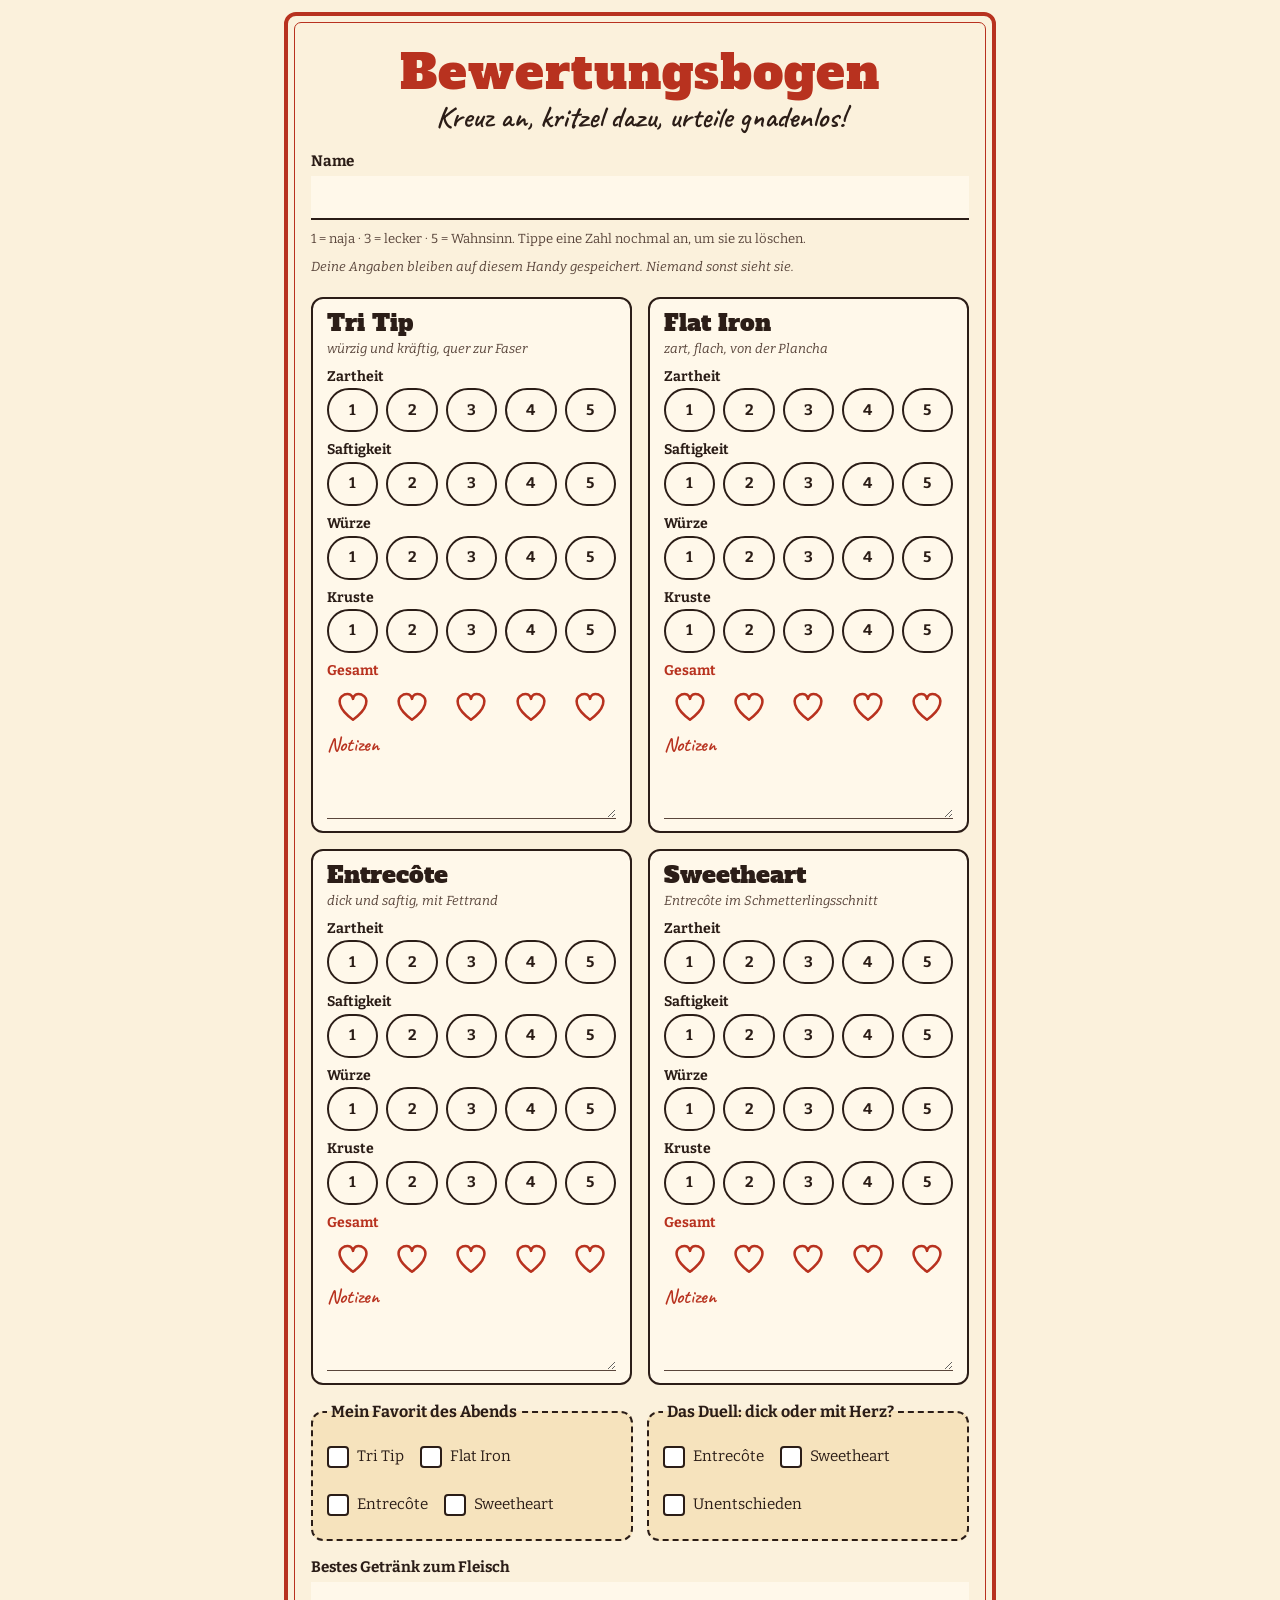
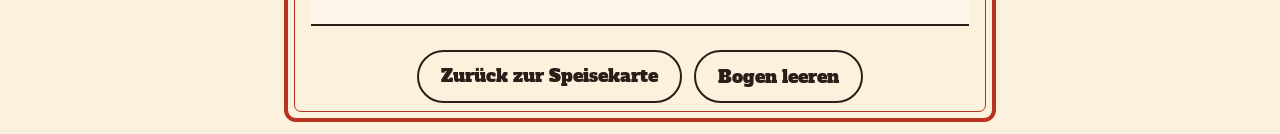
==== bewertung.html @ c3ad1a6e "Add bewertung.html for steak tasting evaluation" ====
<!doctype html>
<html lang="de">
<head>
<meta charset="utf-8">
<meta name="viewport" content="width=device-width, initial-scale=1">
<meta name="color-scheme" content="light">
<meta name="theme-color" content="#b8321f">
<title>Bewertungsbogen Steak-Tasting</title>
<link rel="preconnect" href="https://fonts.googleapis.com">
<link rel="preconnect" href="https://fonts.gstatic.com" crossorigin>
<link href="https://fonts.googleapis.com/css2?family=Alfa+Slab+One&family=Bitter:ital,wght@0,400;0,700;1,400&family=Caveat:wght@600&display=swap" rel="stylesheet">
<link rel="stylesheet" href="style.css">
</head>
<body>
<main class="page">
<div class="frame"><div class="frame-in">

<header class="head">
<h1 style="font-size: clamp(1.5rem, 6.6vw, 3rem); overflow-wrap: anywhere">Bewertungsbogen</h1>
<p class="sub">Kreuz an, kritzel dazu, urteile gnadenlos!</p>
</header>

<div class="who">
<label class="field" for="name">Name
<input type="text" id="name" autocomplete="off" maxlength="40">
</label>
<p class="scale">1 = naja · 3 = lecker · 5 = Wahnsinn. Tippe eine Zahl nochmal an, um sie zu löschen.</p>
<p class="privacy">Deine Angaben bleiben auf diesem Handy gespeichert. Niemand sonst sieht sie.</p>
</div>

<div class="cards" id="cards"></div>

<div class="picks">
<fieldset class="pick">
<legend>Mein Favorit des Abends</legend>
<div class="opts" id="fav"></div>
</fieldset>
<fieldset class="pick">
<legend>Das Duell: dick oder mit Herz?</legend>
<div class="opts" id="duell"></div>
</fieldset>
</div>

<label class="field drinkq" for="drink">Bestes Getränk zum Fleisch
<input type="text" id="drink" autocomplete="off" maxlength="60">
</label>

<div class="actions">
<a class="btn alt" href="index.html">Zurück zur Speisekarte</a>
<button type="button" class="btn alt" id="reset">Bogen leeren</button>
</div>
<div class="confirm" id="confirm" hidden>
<span>Wirklich alle Angaben auf diesem Handy löschen?</span>
<div>
<button type="button" class="btn" id="yes">Ja, leeren</button>
<button type="button" class="btn alt" id="no">Abbrechen</button>
</div>
</div>

</div></div>
</main>

<script>
(function () {
  var CUTS = [
    { id: 'tritip', name: 'Tri Tip', hint: 'würzig und kräftig, quer zur Faser' },
    { id: 'flatiron', name: 'Flat Iron', hint: 'zart, flach, von der Plancha' },
    { id: 'entrecote', name: 'Entrecôte', hint: 'dick und saftig, mit Fettrand' },
    { id: 'sweetheart', name: 'Sweetheart', hint: 'Entrecôte im Schmetterlingsschnitt' }
  ];
  var CRIT = [
    ['zart', 'Zartheit'], ['saft', 'Saftigkeit'], ['wuerze', 'Würze'], ['kruste', 'Kruste']
  ];
  var FAV = [['tritip', 'Tri Tip'], ['flatiron', 'Flat Iron'], ['entrecote', 'Entrecôte'], ['sweetheart', 'Sweetheart']];
  var DUELL = [['entrecote', 'Entrecôte'], ['sweetheart', 'Sweetheart'], ['unentschieden', 'Unentschieden']];
  var KEY = 'grillfreitag-bewertung-v1';
  var HEART = '<svg viewBox="0 0 100 94" aria-hidden="true"><path d="M50 88 C8 58 4 28 26 18 C40 13 48 20 50 30 C52 20 60 13 74 18 C96 28 92 58 50 88 Z"/></svg>';

  var state = { name: '', fav: '', duell: '', drink: '', cuts: {} };
  CUTS.forEach(function (c) { state.cuts[c.id] = { zart: 0, saft: 0, wuerze: 0, kruste: 0, gesamt: 0, notiz: '' }; });

  function load() {
    try {
      var raw = localStorage.getItem(KEY);
      if (!raw) return;
      var s = JSON.parse(raw);
      state.name = s.name || ''; state.fav = s.fav || ''; state.duell = s.duell || ''; state.drink = s.drink || '';
      CUTS.forEach(function (c) {
        var o = (s.cuts && s.cuts[c.id]) || {};
        ['zart', 'saft', 'wuerze', 'kruste', 'gesamt'].forEach(function (k) { state.cuts[c.id][k] = +o[k] || 0; });
        state.cuts[c.id].notiz = o.notiz || '';
      });
    } catch (e) {}
  }
  function save() {
    try { localStorage.setItem(KEY, JSON.stringify(state)); } catch (e) {}
  }

  function build() {
    var html = '';
    CUTS.forEach(function (c) {
      html += '<section class="cut" aria-labelledby="t-' + c.id + '"><h2 id="t-' + c.id + '">' + c.name + '</h2><p class="hint">' + c.hint + '</p>';
      CRIT.forEach(function (k) {
        html += '<div class="row" role="group" aria-label="' + k[1] + ' ' + c.name + '"><span class="lab">' + k[1] + '</span><div class="dots">';
        for (var n = 1; n <= 5; n++) {
          html += '<button type="button" class="dot" data-cut="' + c.id + '" data-k="' + k[0] + '" data-v="' + n + '" aria-pressed="false" aria-label="' + k[1] + ' ' + n + ' von 5">' + n + '</button>';
        }
        html += '</div></div>';
      });
      html += '<div class="row rowh" role="group" aria-label="Gesamt ' + c.name + '"><span class="lab">Gesamt</span><div class="hearts">';
      for (var h = 1; h <= 5; h++) {
        html += '<button type="button" class="hbtn" data-cut="' + c.id + '" data-k="gesamt" data-v="' + h + '" aria-pressed="false" aria-label="Gesamt ' + h + ' von 5 Herzen">' + HEART + '</button>';
      }
      html += '</div></div>';
      html += '<label class="nlab" for="n-' + c.id + '">Notizen</label><textarea id="n-' + c.id + '" data-note="' + c.id + '" maxlength="200" rows="2"></textarea>';
      html += '</section>';
    });
    document.getElementById('cards').innerHTML = html;

    function radios(id, name, list) {
      var out = '';
      list.forEach(function (o) {
        out += '<label class="opt"><input type="radio" name="' + name + '" value="' + o[0] + '" data-radio="' + name + '"><span>' + o[1] + '</span></label>';
      });
      document.getElementById(id).innerHTML = out;
    }
    radios('fav', 'fav', FAV);
    radios('duell', 'duell', DUELL);
  }

  function paint() {
    var nodes = document.querySelectorAll('[data-cut][data-k]');
    for (var i = 0; i < nodes.length; i++) {
      var b = nodes[i];
      var cur = state.cuts[b.getAttribute('data-cut')][b.getAttribute('data-k')];
      var v = +b.getAttribute('data-v');
      var on = b.getAttribute('data-k') === 'gesamt' ? v <= cur : v === cur;
      b.setAttribute('aria-pressed', on ? 'true' : 'false');
    }
    var rs = document.querySelectorAll('[data-radio]');
    for (var j = 0; j < rs.length; j++) {
      rs[j].checked = state[rs[j].getAttribute('data-radio')] === rs[j].value;
    }
  }

  function fillFields() {
    document.getElementById('name').value = state.name;
    document.getElementById('drink').value = state.drink;
    CUTS.forEach(function (c) { document.getElementById('n-' + c.id).value = state.cuts[c.id].notiz; });
  }

  document.addEventListener('click', function (e) {
    var b = e.target.closest ? e.target.closest('[data-cut][data-k]') : null;
    if (!b) return;
    var cut = state.cuts[b.getAttribute('data-cut')];
    var k = b.getAttribute('data-k');
    var v = +b.getAttribute('data-v');
    cut[k] = cut[k] === v ? 0 : v;
    save(); paint();
  });
  document.addEventListener('change', function (e) {
    var r = e.target.getAttribute && e.target.getAttribute('data-radio');
    if (r) { state[r] = e.target.value; save(); }
  });
  document.addEventListener('input', function (e) {
    var t = e.target;
    if (t.id === 'name') state.name = t.value;
    else if (t.id === 'drink') state.drink = t.value;
    else if (t.getAttribute('data-note')) state.cuts[t.getAttribute('data-note')].notiz = t.value;
    else return;
    save();
  });

  var confirmBox = document.getElementById('confirm');
  document.getElementById('reset').addEventListener('click', function () { confirmBox.hidden = false; });
  document.getElementById('no').addEventListener('click', function () { confirmBox.hidden = true; });
  document.getElementById('yes').addEventListener('click', function () {
    state.name = ''; state.fav = ''; state.duell = ''; state.drink = '';
    CUTS.forEach(function (c) { state.cuts[c.id] = { zart: 0, saft: 0, wuerze: 0, kruste: 0, gesamt: 0, notiz: '' }; });
    save(); fillFields(); paint(); confirmBox.hidden = true;
  });

  build(); load(); fillFields(); paint();
})();
</script>
</body>
</html>
---- style.css ----
:root {
  --cream: #fbf1dc;
  --ink: #2b1d17;
  --red: #b8321f;
  --muted: #5a463c;
  --card: #fff8ea;
  --tan: #f6e3bd;
  --display: 'Alfa Slab One', Georgia, serif;
  --body: 'Bitter', Georgia, serif;
  --hand: 'Caveat', 'Segoe Script', cursive;
}
* { box-sizing: border-box; }
html { -webkit-text-size-adjust: 100%; }
body {
  margin: 0;
  background: var(--cream);
  color: var(--ink);
  font-family: var(--body);
  font-size: 16px;
  line-height: 1.4;
}
.page { max-width: 46rem; margin: 0 auto; padding: 12px; }
.frame { border: 4px solid var(--red); border-radius: 12px; padding: 6px; }
.frame-in { border: 1px solid var(--red); border-radius: 7px; padding: 24px 16px 0; overflow: hidden; }
a { color: var(--red); }
:focus-visible { outline: 3px solid var(--ink); outline-offset: 2px; }

.head { display: grid; justify-items: center; text-align: center; gap: 2px; }
.head svg { width: 120px; height: 120px; }
h1 { font-family: var(--display); font-weight: 400; color: var(--red); font-size: clamp(2.3rem, 11vw, 4.2rem); line-height: 1.05; margin: 0; letter-spacing: 1px; }
.sub { font-family: var(--hand); font-weight: 600; font-size: 1.9rem; line-height: 1.1; margin: 2px 0 0; }
.small { font-size: 0.875rem; font-style: italic; color: var(--muted); margin: 6px 0 0; }

.btn {
  display: inline-block;
  background: var(--red);
  color: var(--cream);
  font-family: var(--display);
  font-size: 1.1rem;
  text-decoration: none;
  padding: 12px 22px;
  min-height: 48px;
  border-radius: 999px;
  border: 0;
  cursor: pointer;
}
.btn.alt { background: transparent; color: var(--ink); border: 2px solid var(--ink); }
.cta { display: grid; justify-items: center; margin: 18px 0 4px; }

.cols { display: grid; grid-template-columns: 1fr; gap: 28px; margin-top: 22px; }
@media (min-width: 40rem) { .cols { grid-template-columns: 1fr 1fr; gap: 30px; } }
.col { display: grid; gap: 12px; align-content: start; min-width: 0; }
.col h2 { display: flex; align-items: center; gap: 10px; font-family: var(--display); font-weight: 400; font-size: 1.75rem; margin: 0; padding-bottom: 6px; border-bottom: 3px dashed var(--red); }
.hand { font-family: var(--hand); font-weight: 600; color: var(--red); font-size: 1.4rem; line-height: 1.1; margin: 0; }
.hand.ink { color: var(--ink); font-size: 1.25rem; }
.hand.big { font-size: 1.65rem; line-height: 1; }

.item { display: grid; grid-template-columns: 30px 1fr; gap: 12px; align-items: start; }
.num { width: 30px; height: 30px; border-radius: 50%; background: var(--red); color: var(--cream); font-family: var(--display); font-size: 1rem; display: grid; place-items: center; }
.item b, .drink b { display: block; font-size: 1.1rem; line-height: 1.2; }
.item span, .drink span { display: block; font-size: 0.875rem; color: var(--muted); line-height: 1.35; margin-top: 2px; }
.drink { display: block; }
.drink b { font-size: 1rem; line-height: 1.25; }
.drink span { font-size: 0.82rem; margin-top: 0; }
.heart-inline { display: inline-block; vertical-align: -3px; margin-left: 6px; }

.side { border: 2px dashed var(--ink); border-radius: 10px; background: var(--tan); padding: 12px 14px; display: grid; gap: 4px; margin-top: 4px; }
.side b { font-size: 1rem; }
.side p { margin: 0; font-size: 0.875rem; }

.foot { text-align: center; font-size: 0.82rem; font-style: italic; color: var(--muted); margin: 26px 0 8px; padding: 0 8px; }
.flames { display: block; width: calc(100% + 32px); margin: 0 -16px; height: 78px; }

/* Bewertungsbogen */
.who { display: grid; gap: 10px; margin-top: 16px; }
.field { display: grid; gap: 4px; font-weight: 700; font-size: 0.95rem; }
.field input[type=text] { font: inherit; font-weight: 400; background: var(--card); color: var(--ink); border: 0; border-bottom: 2px solid var(--ink); border-radius: 0; padding: 10px 4px; min-height: 44px; width: 100%; }
.scale { font-size: 0.82rem; color: var(--muted); margin: 0; }
.privacy { font-size: 0.82rem; color: var(--muted); margin: 0; font-style: italic; }

.cards { display: grid; gap: 16px; margin-top: 20px; }
@media (min-width: 46rem) { .cards { grid-template-columns: 1fr 1fr; } }
.cut { border: 2px solid var(--ink); border-radius: 12px; background: var(--card); padding: 12px 14px; display: grid; gap: 8px; align-content: start; min-width: 0; }
.cut h2 { font-family: var(--display); font-weight: 400; font-size: 1.45rem; line-height: 1.1; margin: 0; }
.cut .hint { font-size: 0.82rem; font-style: italic; color: var(--muted); margin: -4px 0 0; }
.row { display: grid; gap: 2px; }
.row .lab { font-weight: 700; font-size: 0.875rem; }
.dots { display: grid; grid-template-columns: repeat(5, 1fr); gap: 8px; }
.dot { font: inherit; font-weight: 700; font-size: 0.95rem; color: var(--ink); background: transparent; border: 2px solid var(--ink); border-radius: 999px; min-height: 44px; cursor: pointer; padding: 0; }
.dot[aria-pressed=true] { background: var(--red); border-color: var(--red); color: var(--cream); }
.rowh .lab { color: var(--red); }
.hearts { display: grid; grid-template-columns: repeat(5, 1fr); gap: 8px; }
.hbtn { background: transparent; border: 0; padding: 0; min-height: 44px; cursor: pointer; display: grid; place-items: center; }
.hbtn svg { width: 36px; height: 34px; }
.hbtn path { fill: none; stroke: var(--red); stroke-width: 7; stroke-linejoin: round; }
.hbtn[aria-pressed=true] path { fill: var(--red); }
.cut textarea { font: inherit; font-size: 0.95rem; background: transparent; color: var(--ink); border: 0; border-bottom: 1px solid var(--muted); border-radius: 0; padding: 6px 2px; width: 100%; min-height: 56px; resize: vertical; }
.cut .nlab { font-family: var(--hand); font-weight: 600; font-size: 1.25rem; color: var(--red); line-height: 1; }

.pick { border: 2px dashed var(--ink); border-radius: 12px; background: var(--tan); padding: 12px 14px; display: grid; gap: 8px; margin: 0; min-width: 0; }
.pick legend { font-weight: 700; font-size: 1rem; padding: 0 4px; }
.picks { display: grid; gap: 14px; margin-top: 16px; }
@media (min-width: 40rem) { .picks { grid-template-columns: 1fr 1fr; } }
.opts { display: flex; flex-wrap: wrap; gap: 4px 16px; }
.opt { display: flex; align-items: center; gap: 8px; min-height: 44px; font-size: 0.95rem; cursor: pointer; }
.opt input { appearance: none; -webkit-appearance: none; width: 22px; height: 22px; margin: 0; border: 2px solid var(--ink); border-radius: 4px; background: #fff; display: grid; place-content: center; flex: none; cursor: pointer; }
.opt input:checked { background: var(--red); border-color: var(--red); }
.opt input:checked::after { content: ''; width: 6px; height: 11px; border: solid var(--cream); border-width: 0 3px 3px 0; transform: rotate(45deg) translate(-1px, -1px); }
.drinkq { margin-top: 16px; }

.actions { display: flex; flex-wrap: wrap; gap: 12px; justify-content: center; margin: 24px 0 8px; }
.confirm { text-align: center; font-size: 0.95rem; display: grid; gap: 10px; justify-items: center; margin-bottom: 8px; }
.confirm[hidden] { display: none; }
.confirm div { display: flex; gap: 10px; flex-wrap: wrap; justify-content: center; }
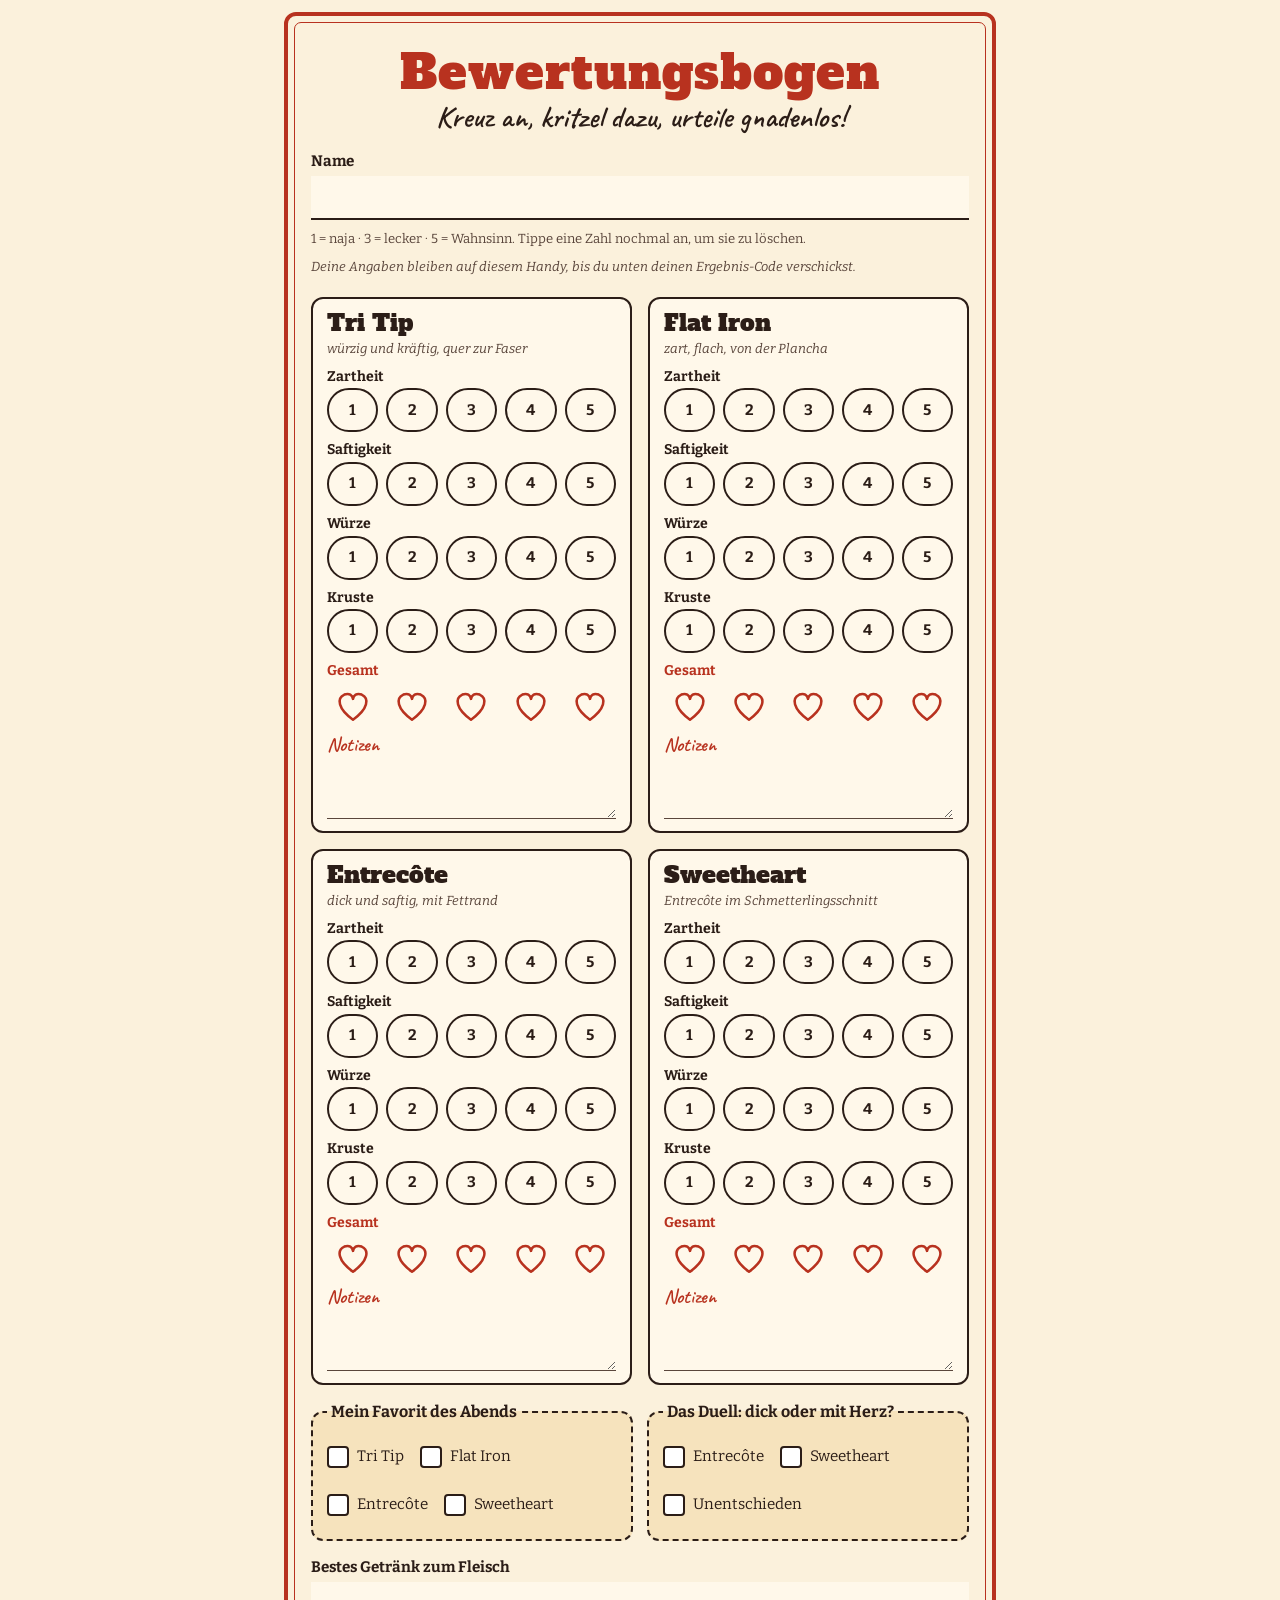
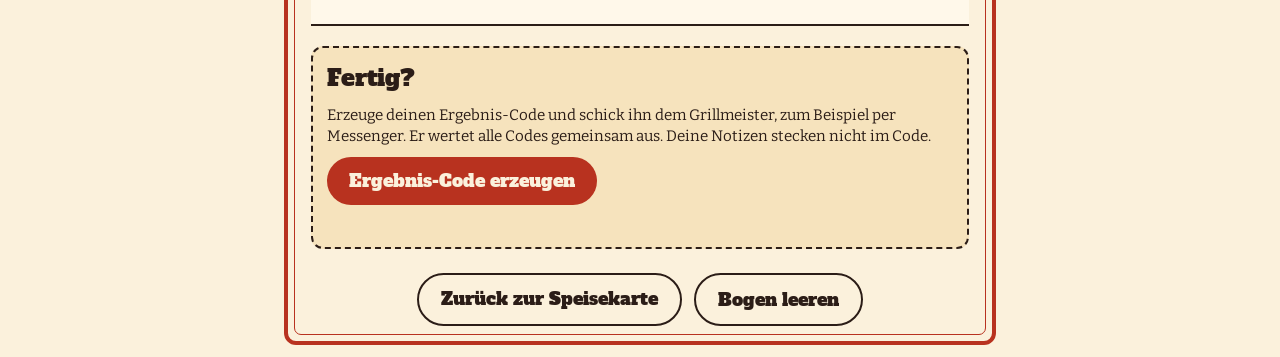
==== commit d47a02bd: "Enhance privacy message and add result code section Updated privacy message and added result code ge" ====
--- a/bewertung.html
+++ b/bewertung.html
@@ -10,6 +10,7 @@
 <link rel="preconnect" href="https://fonts.gstatic.com" crossorigin>
 <link href="https://fonts.googleapis.com/css2?family=Alfa+Slab+One&family=Bitter:ital,wght@0,400;0,700;1,400&family=Caveat:wght@600&display=swap" rel="stylesheet">
 <link rel="stylesheet" href="style.css">
+<link rel="stylesheet" href="extra.css">
 </head>
 <body>
 <main class="page">
@@ -25,7 +26,7 @@
 <input type="text" id="name" autocomplete="off" maxlength="40">
 </label>
 <p class="scale">1 = naja · 3 = lecker · 5 = Wahnsinn. Tippe eine Zahl nochmal an, um sie zu löschen.</p>
-<p class="privacy">Deine Angaben bleiben auf diesem Handy gespeichert. Niemand sonst sieht sie.</p>
+<p class="privacy">Deine Angaben bleiben auf diesem Handy, bis du unten deinen Ergebnis-Code verschickst.</p>
 </div>
 
 <div class="cards" id="cards"></div>
@@ -44,6 +45,22 @@
 <label class="field drinkq" for="drink">Bestes Getränk zum Fleisch
 <input type="text" id="drink" autocomplete="off" maxlength="60">
 </label>
+
+<section class="done" aria-labelledby="done-h">
+<h2 id="done-h">Fertig?</h2>
+<p>Erzeuge deinen Ergebnis-Code und schick ihn dem Grillmeister, zum Beispiel per Messenger. Er wertet alle Codes gemeinsam aus. Deine Notizen stecken nicht im Code.</p>
+<button type="button" class="btn" id="make">Ergebnis-Code erzeugen</button>
+<p class="msg" id="makemsg" role="status"></p>
+<div class="codebox" id="codebox" hidden>
+<label for="code">Dein Code</label>
+<textarea id="code" readonly rows="4"></textarea>
+<div class="row-btns">
+<button type="button" class="btn alt" id="copy">Code kopieren</button>
+<button type="button" class="btn alt" id="share" hidden>Teilen</button>
+</div>
+<p class="msg" id="codemsg" role="status"></p>
+</div>
+</section>
 
 <div class="actions">
 <a class="btn alt" href="index.html">Zurück zur Speisekarte</a>
@@ -71,10 +88,18 @@
   var CRIT = [
     ['zart', 'Zartheit'], ['saft', 'Saftigkeit'], ['wuerze', 'Würze'], ['kruste', 'Kruste']
   ];
+  var KEYS = ['zart', 'saft', 'wuerze', 'kruste', 'gesamt'];
   var FAV = [['tritip', 'Tri Tip'], ['flatiron', 'Flat Iron'], ['entrecote', 'Entrecôte'], ['sweetheart', 'Sweetheart']];
   var DUELL = [['entrecote', 'Entrecôte'], ['sweetheart', 'Sweetheart'], ['unentschieden', 'Unentschieden']];
+  var FAVIDX = { tritip: 1, flatiron: 2, entrecote: 3, sweetheart: 4 };
+  var DUELLIDX = { entrecote: 1, sweetheart: 2, unentschieden: 3 };
   var KEY = 'grillfreitag-bewertung-v1';
   var HEART = '<svg viewBox="0 0 100 94" aria-hidden="true"><path d="M50 88 C8 58 4 28 26 18 C40 13 48 20 50 30 C52 20 60 13 74 18 C96 28 92 58 50 88 Z"/></svg>';
+
+  var codeBox = document.getElementById('codebox');
+  var codeEl = document.getElementById('code');
+  var makeMsg = document.getElementById('makemsg');
+  var codeMsg = document.getElementById('codemsg');
 
   var state = { name: '', fav: '', duell: '', drink: '', cuts: {} };
   CUTS.forEach(function (c) { state.cuts[c.id] = { zart: 0, saft: 0, wuerze: 0, kruste: 0, gesamt: 0, notiz: '' }; });
@@ -87,13 +112,33 @@
       state.name = s.name || ''; state.fav = s.fav || ''; state.duell = s.duell || ''; state.drink = s.drink || '';
       CUTS.forEach(function (c) {
         var o = (s.cuts && s.cuts[c.id]) || {};
-        ['zart', 'saft', 'wuerze', 'kruste', 'gesamt'].forEach(function (k) { state.cuts[c.id][k] = +o[k] || 0; });
+        KEYS.forEach(function (k) { state.cuts[c.id][k] = +o[k] || 0; });
         state.cuts[c.id].notiz = o.notiz || '';
       });
     } catch (e) {}
   }
   function save() {
     try { localStorage.setItem(KEY, JSON.stringify(state)); } catch (e) {}
+    if (!codeBox.hidden) codeEl.value = makeCode();
+  }
+
+  function b64(s) {
+    var bytes = new TextEncoder().encode(s);
+    var bin = '';
+    for (var i = 0; i < bytes.length; i++) bin += String.fromCharCode(bytes[i]);
+    return btoa(bin).replace(/\+/g, '-').replace(/\//g, '_').replace(/=+$/, '');
+  }
+  function makeCode() {
+    var d = '';
+    CUTS.forEach(function (c) { KEYS.forEach(function (k) { d += state.cuts[c.id][k]; }); });
+    d += (FAVIDX[state.fav] || 0);
+    d += (DUELLIDX[state.duell] || 0);
+    return 'GF1.' + d + '.' + b64(state.name.trim()) + '.' + b64(state.drink.trim());
+  }
+  function anythingRated() {
+    var any = !!(state.fav || state.duell);
+    CUTS.forEach(function (c) { KEYS.forEach(function (k) { if (state.cuts[c.id][k] > 0) any = true; }); });
+    return any;
   }
 
   function build() {
@@ -171,12 +216,51 @@
     save();
   });
 
+  /* Ergebnis-Code */
+  document.getElementById('make').addEventListener('click', function () {
+    codeMsg.textContent = '';
+    if (!anythingRated()) {
+      codeBox.hidden = true;
+      makeMsg.textContent = 'Vergib erst ein paar Zahlen oder Herzen, dann gibt es einen Code.';
+      return;
+    }
+    makeMsg.textContent = '';
+    codeEl.value = makeCode();
+    codeBox.hidden = false;
+    codeMsg.textContent = 'Der Code ändert sich mit, wenn du noch etwas an deinem Bogen änderst.';
+  });
+  codeEl.addEventListener('focus', function () { codeEl.select(); });
+  document.getElementById('copy').addEventListener('click', function () {
+    var manual = 'Markiere den Code und kopiere ihn von Hand.';
+    function fallback() {
+      codeEl.focus(); codeEl.select();
+      var ok = false;
+      try { ok = document.execCommand('copy'); } catch (e) {}
+      codeMsg.textContent = ok ? 'Kopiert. Jetzt dem Grillmeister schicken.' : manual;
+    }
+    if (navigator.clipboard && navigator.clipboard.writeText) {
+      navigator.clipboard.writeText(codeEl.value).then(function () {
+        codeMsg.textContent = 'Kopiert. Jetzt dem Grillmeister schicken.';
+      }, fallback);
+    } else {
+      fallback();
+    }
+  });
+  var shareBtn = document.getElementById('share');
+  if (navigator.share) {
+    shareBtn.hidden = false;
+    shareBtn.addEventListener('click', function () {
+      navigator.share({ title: 'Mein Steak-Tasting-Code', text: codeEl.value }).catch(function () {});
+    });
+  }
+
   var confirmBox = document.getElementById('confirm');
   document.getElementById('reset').addEventListener('click', function () { confirmBox.hidden = false; });
   document.getElementById('no').addEventListener('click', function () { confirmBox.hidden = true; });
   document.getElementById('yes').addEventListener('click', function () {
     state.name = ''; state.fav = ''; state.duell = ''; state.drink = '';
     CUTS.forEach(function (c) { state.cuts[c.id] = { zart: 0, saft: 0, wuerze: 0, kruste: 0, gesamt: 0, notiz: '' }; });
+    codeBox.hidden = true; codeEl.value = ''; makeMsg.textContent = ''; codeMsg.textContent = '';
     save(); fillFields(); paint(); confirmBox.hidden = true;
   });
 
--- a/extra.css
+++ b/extra.css
@@ -0,0 +1,44 @@
+[hidden] { display: none !important; }
+
+/* Ergebnis-Code */
+.done { border: 2px dashed var(--ink); border-radius: 12px; background: var(--tan); padding: 14px; display: grid; gap: 10px; margin-top: 20px; justify-items: start; }
+.done h2 { font-family: var(--display); font-weight: 400; font-size: 1.45rem; margin: 0; }
+.done p { margin: 0; font-size: 0.95rem; }
+.done .msg { font-size: 0.875rem; color: var(--muted); min-height: 1.3em; }
+.codebox { display: grid; gap: 8px; width: 100%; }
+.codebox label { font-weight: 700; font-size: 0.95rem; }
+.codebox textarea, .codes textarea { font-family: ui-monospace, Menlo, Consolas, monospace; font-size: 0.85rem; line-height: 1.35; background: #fff; color: var(--ink); border: 2px solid var(--ink); border-radius: 8px; padding: 10px; width: 100%; resize: vertical; overflow-wrap: anywhere; }
+.row-btns { display: flex; flex-wrap: wrap; gap: 10px; }
+.row-btns .btn { padding: 10px 18px; font-size: 1rem; }
+
+/* Auswertung */
+.eval-in { display: grid; gap: 10px; margin-top: 16px; }
+.eval-in label { font-weight: 700; }
+.codes textarea { min-height: 130px; }
+.status { font-size: 0.95rem; font-weight: 700; margin: 4px 0 0; min-height: 1.4em; }
+.empty { border: 2px dashed var(--ink); border-radius: 12px; background: var(--tan); padding: 14px; font-size: 0.95rem; margin-top: 12px; }
+.results { display: grid; gap: 20px; margin-top: 14px; }
+.banner { background: var(--red); color: var(--cream); border-radius: 12px; padding: 14px 16px; display: grid; gap: 2px; }
+.banner .k { font-size: 0.82rem; letter-spacing: 0.05em; text-transform: uppercase; }
+.banner .v { font-family: var(--display); font-size: 1.6rem; line-height: 1.15; }
+.scroll { overflow-x: auto; border: 2px solid var(--ink); border-radius: 12px; background: var(--card); }
+table.rank { border-collapse: collapse; width: 100%; font-size: 0.84rem; }
+table.rank th, table.rank td { padding: 9px 3px; text-align: center; border-bottom: 1px solid var(--muted); font-variant-numeric: tabular-nums; }
+table.rank th:first-child, table.rank td:first-child { text-align: left; font-weight: 700; padding-left: 8px; }
+table.rank thead th { font-size: 0.66rem; text-transform: uppercase; letter-spacing: 0; color: var(--muted); }
+table.rank tbody tr:last-child td, table.rank tbody tr:last-child th { border-bottom: 0; }
+table.rank td.best { background: var(--tan); font-weight: 700; color: var(--red); }
+.blk { display: grid; gap: 8px; }
+.blk h2 { font-family: var(--display); font-weight: 400; font-size: 1.3rem; margin: 0; }
+.bar { display: grid; grid-template-columns: 7.2rem 1fr 2rem; align-items: center; gap: 8px; font-size: 0.92rem; }
+.bar .track { background: var(--tan); border-radius: 6px; height: 18px; overflow: hidden; }
+.bar .fill { display: block; background: var(--red); height: 100%; border-radius: 6px; }
+.bar .cnt { text-align: right; font-weight: 700; font-variant-numeric: tabular-nums; }
+.list { margin: 0; padding-left: 1.2rem; display: grid; gap: 2px; font-size: 0.95rem; }
+.note { font-size: 0.85rem; color: var(--muted); margin: 0; }
+
+@media (max-width: 24rem) {
+  .frame-in { padding-left: 10px; padding-right: 10px; }
+  table.rank th, table.rank td { padding-left: 2px; padding-right: 2px; }
+  table.rank th:first-child, table.rank td:first-child { padding-left: 6px; }
+}
